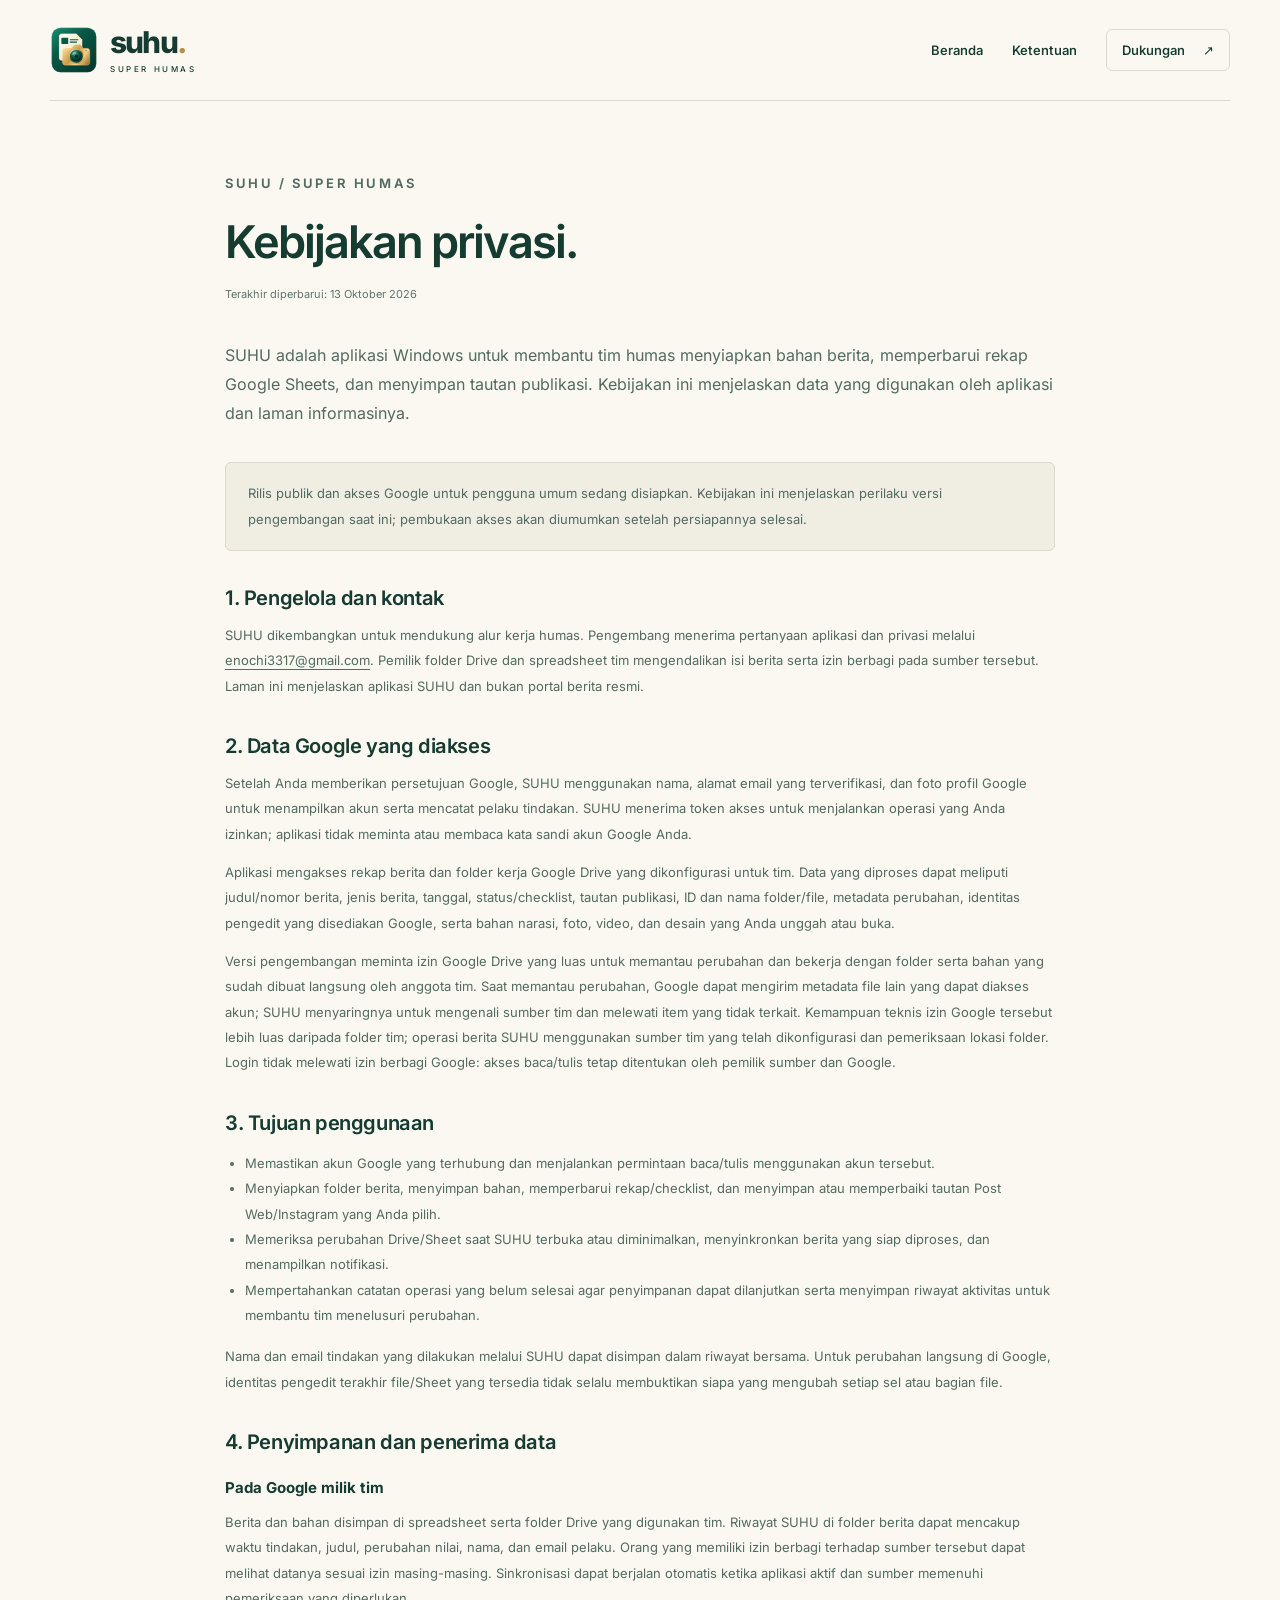
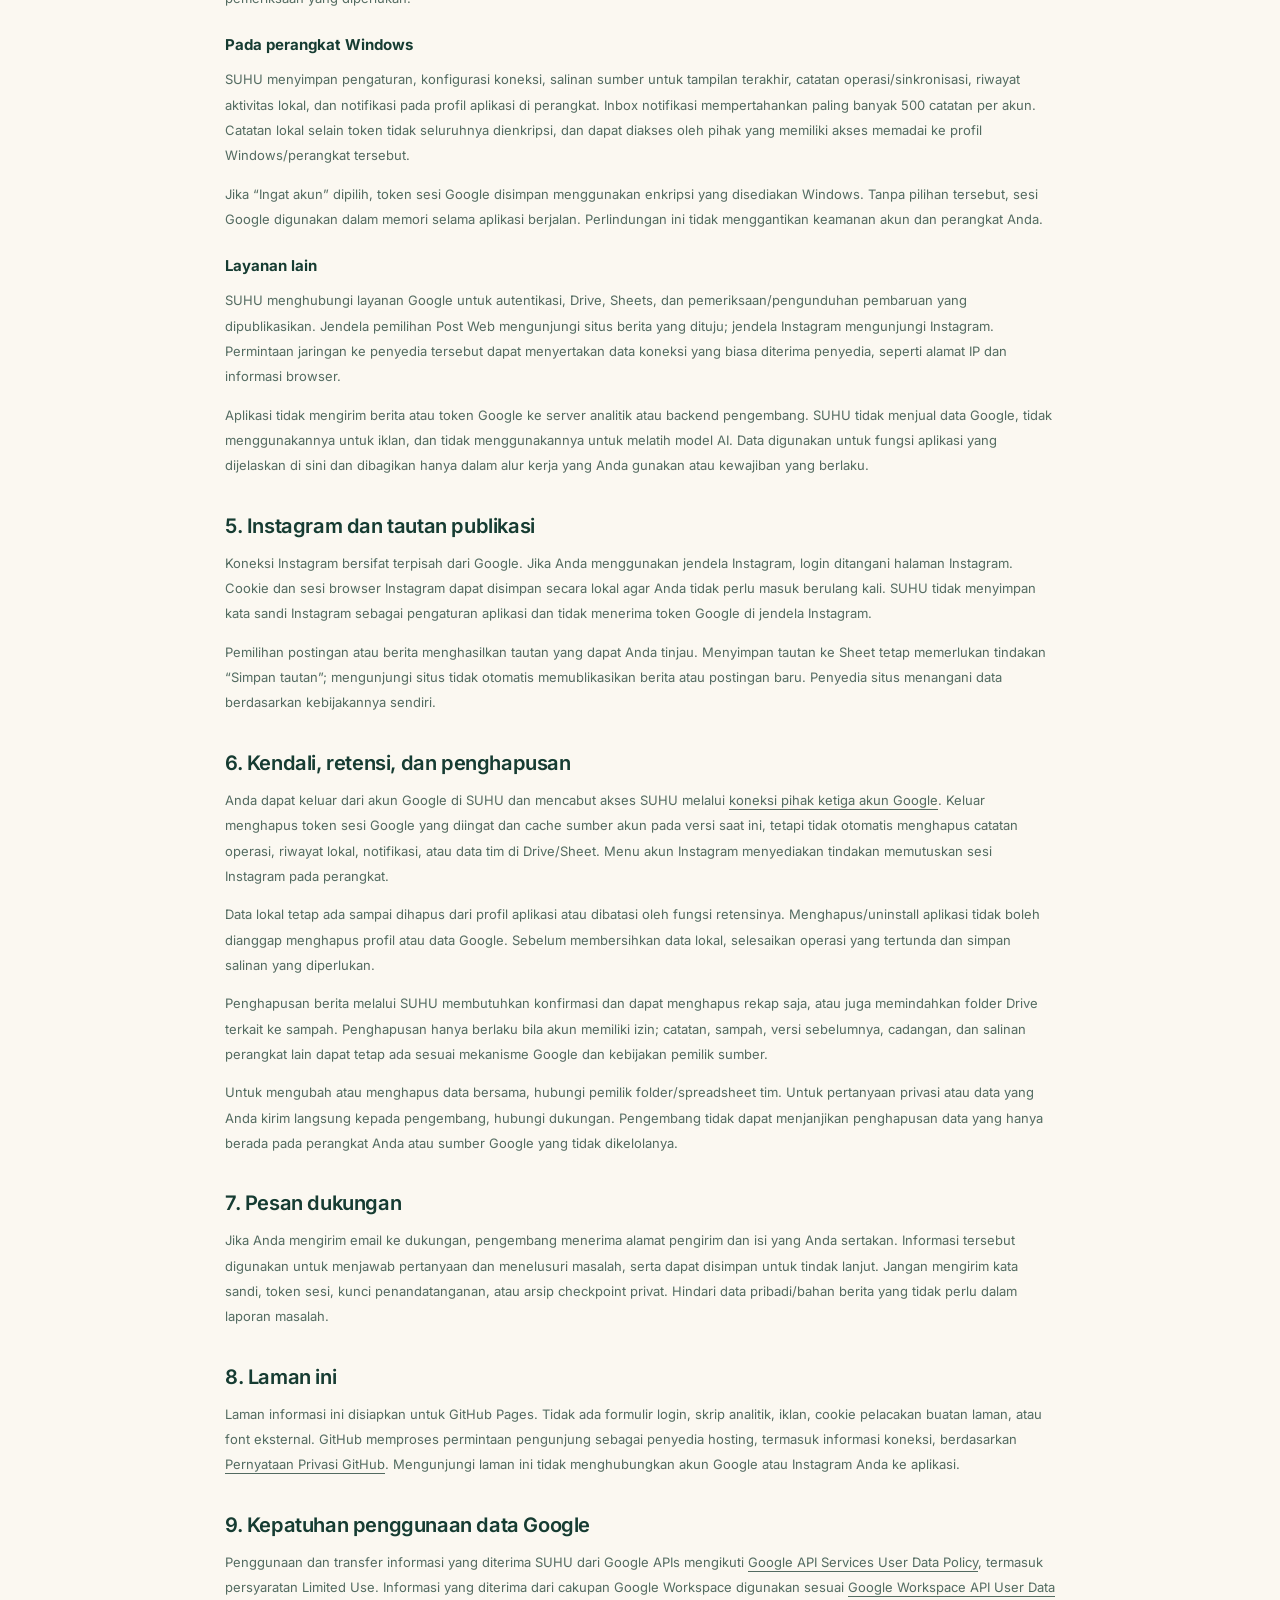
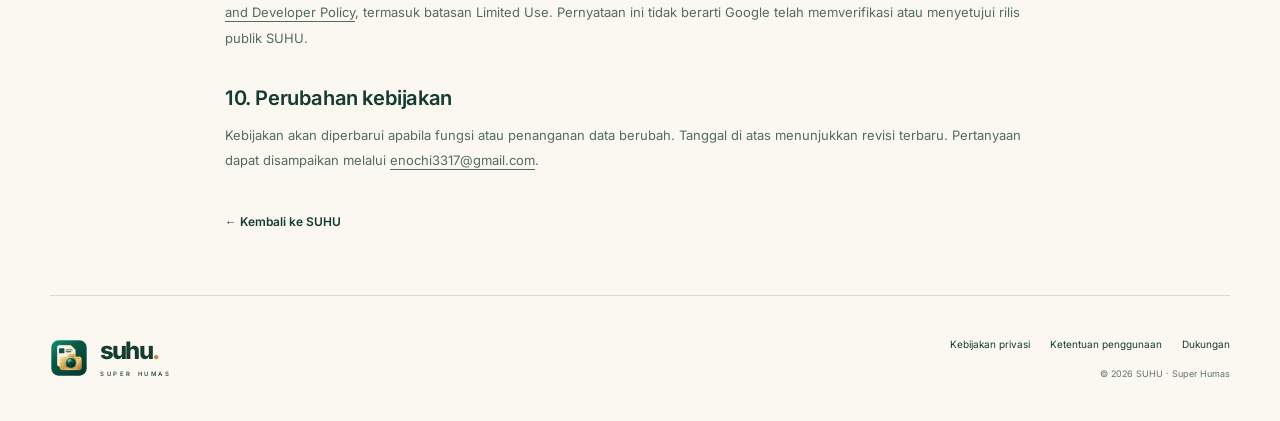
==== suhu/privacy.html @ 871c23ac "Add SUHU homepage and public privacy information" ====
<!doctype html><html lang="id"><head><meta charset="utf-8"><meta name="viewport" content="width=device-width, initial-scale=1"><meta name="description" content="Cara SUHU mengakses, menggunakan, menyimpan, dan membagikan data Google serta data lokal perangkat."><meta name="theme-color" content="#0b3028"><title>Kebijakan Privasi · SUHU</title><link rel="icon" href="assets/suhu.svg" type="image/svg+xml"><link rel="stylesheet" href="styles.css"></head>
<body><a class="skip" href="#main">Lewati ke isi utama</a><header class="site-header wrap"><a class="brand" href="./" aria-label="SUHU, halaman utama"><img src="assets/suhu.svg" width="48" height="48" alt=""><span>suhu<span class="gold">.</span><small>SUPER HUMAS</small></span></a><nav aria-label="Menu utama"><a href="./">Beranda</a><a href="terms.html">Ketentuan</a><a class="nav-contact" href="mailto:enochi3317@gmail.com">Dukungan <span aria-hidden="true">↗</span></a></nav></header>
<main class="policy-main" id="main"><p class="eyebrow">SUHU / SUPER HUMAS</p><h1>Kebijakan privasi.</h1><p class="policy-date">Terakhir diperbarui: 13 Oktober 2026</p><p class="policy-intro">SUHU adalah aplikasi Windows untuk membantu tim humas menyiapkan bahan berita, memperbarui rekap Google Sheets, dan menyimpan tautan publikasi. Kebijakan ini menjelaskan data yang digunakan oleh aplikasi dan laman informasinya.</p><div class="notice-box"><p>Rilis publik dan akses Google untuk pengguna umum sedang disiapkan. Kebijakan ini menjelaskan perilaku versi pengembangan saat ini; pembukaan akses akan diumumkan setelah persiapannya selesai.</p></div>
<h2>1. Pengelola dan kontak</h2><p>SUHU dikembangkan untuk mendukung alur kerja humas. Pengembang menerima pertanyaan aplikasi dan privasi melalui <a href="mailto:enochi3317@gmail.com">enochi3317@gmail.com</a>. Pemilik folder Drive dan spreadsheet tim mengendalikan isi berita serta izin berbagi pada sumber tersebut. Laman ini menjelaskan aplikasi SUHU dan bukan portal berita resmi.</p>
<h2>2. Data Google yang diakses</h2><p>Setelah Anda memberikan persetujuan Google, SUHU menggunakan nama, alamat email yang terverifikasi, dan foto profil Google untuk menampilkan akun serta mencatat pelaku tindakan. SUHU menerima token akses untuk menjalankan operasi yang Anda izinkan; aplikasi tidak meminta atau membaca kata sandi akun Google Anda.</p><p>Aplikasi mengakses rekap berita dan folder kerja Google Drive yang dikonfigurasi untuk tim. Data yang diproses dapat meliputi judul/nomor berita, jenis berita, tanggal, status/checklist, tautan publikasi, ID dan nama folder/file, metadata perubahan, identitas pengedit yang disediakan Google, serta bahan narasi, foto, video, dan desain yang Anda unggah atau buka.</p><p>Versi pengembangan meminta izin Google Drive yang luas untuk memantau perubahan dan bekerja dengan folder serta bahan yang sudah dibuat langsung oleh anggota tim. Saat memantau perubahan, Google dapat mengirim metadata file lain yang dapat diakses akun; SUHU menyaringnya untuk mengenali sumber tim dan melewati item yang tidak terkait. Kemampuan teknis izin Google tersebut lebih luas daripada folder tim; operasi berita SUHU menggunakan sumber tim yang telah dikonfigurasi dan pemeriksaan lokasi folder. Login tidak melewati izin berbagi Google: akses baca/tulis tetap ditentukan oleh pemilik sumber dan Google.</p>
<h2>3. Tujuan penggunaan</h2><ul><li>Memastikan akun Google yang terhubung dan menjalankan permintaan baca/tulis menggunakan akun tersebut.</li><li>Menyiapkan folder berita, menyimpan bahan, memperbarui rekap/checklist, dan menyimpan atau memperbaiki tautan Post Web/Instagram yang Anda pilih.</li><li>Memeriksa perubahan Drive/Sheet saat SUHU terbuka atau diminimalkan, menyinkronkan berita yang siap diproses, dan menampilkan notifikasi.</li><li>Mempertahankan catatan operasi yang belum selesai agar penyimpanan dapat dilanjutkan serta menyimpan riwayat aktivitas untuk membantu tim menelusuri perubahan.</li></ul><p>Nama dan email tindakan yang dilakukan melalui SUHU dapat disimpan dalam riwayat bersama. Untuk perubahan langsung di Google, identitas pengedit terakhir file/Sheet yang tersedia tidak selalu membuktikan siapa yang mengubah setiap sel atau bagian file.</p>
<h2>4. Penyimpanan dan penerima data</h2><h3>Pada Google milik tim</h3><p>Berita dan bahan disimpan di spreadsheet serta folder Drive yang digunakan tim. Riwayat SUHU di folder berita dapat mencakup waktu tindakan, judul, perubahan nilai, nama, dan email pelaku. Orang yang memiliki izin berbagi terhadap sumber tersebut dapat melihat datanya sesuai izin masing-masing. Sinkronisasi dapat berjalan otomatis ketika aplikasi aktif dan sumber memenuhi pemeriksaan yang diperlukan.</p><h3>Pada perangkat Windows</h3><p>SUHU menyimpan pengaturan, konfigurasi koneksi, salinan sumber untuk tampilan terakhir, catatan operasi/sinkronisasi, riwayat aktivitas lokal, dan notifikasi pada profil aplikasi di perangkat. Inbox notifikasi mempertahankan paling banyak 500 catatan per akun. Catatan lokal selain token tidak seluruhnya dienkripsi, dan dapat diakses oleh pihak yang memiliki akses memadai ke profil Windows/perangkat tersebut.</p><p>Jika “Ingat akun” dipilih, token sesi Google disimpan menggunakan enkripsi yang disediakan Windows. Tanpa pilihan tersebut, sesi Google digunakan dalam memori selama aplikasi berjalan. Perlindungan ini tidak menggantikan keamanan akun dan perangkat Anda.</p><h3>Layanan lain</h3><p>SUHU menghubungi layanan Google untuk autentikasi, Drive, Sheets, dan pemeriksaan/pengunduhan pembaruan yang dipublikasikan. Jendela pemilihan Post Web mengunjungi situs berita yang dituju; jendela Instagram mengunjungi Instagram. Permintaan jaringan ke penyedia tersebut dapat menyertakan data koneksi yang biasa diterima penyedia, seperti alamat IP dan informasi browser.</p><p>Aplikasi tidak mengirim berita atau token Google ke server analitik atau backend pengembang. SUHU tidak menjual data Google, tidak menggunakannya untuk iklan, dan tidak menggunakannya untuk melatih model AI. Data digunakan untuk fungsi aplikasi yang dijelaskan di sini dan dibagikan hanya dalam alur kerja yang Anda gunakan atau kewajiban yang berlaku.</p>
<h2>5. Instagram dan tautan publikasi</h2><p>Koneksi Instagram bersifat terpisah dari Google. Jika Anda menggunakan jendela Instagram, login ditangani halaman Instagram. Cookie dan sesi browser Instagram dapat disimpan secara lokal agar Anda tidak perlu masuk berulang kali. SUHU tidak menyimpan kata sandi Instagram sebagai pengaturan aplikasi dan tidak menerima token Google di jendela Instagram.</p><p>Pemilihan postingan atau berita menghasilkan tautan yang dapat Anda tinjau. Menyimpan tautan ke Sheet tetap memerlukan tindakan “Simpan tautan”; mengunjungi situs tidak otomatis memublikasikan berita atau postingan baru. Penyedia situs menangani data berdasarkan kebijakannya sendiri.</p>
<h2>6. Kendali, retensi, dan penghapusan</h2><p>Anda dapat keluar dari akun Google di SUHU dan mencabut akses SUHU melalui <a href="https://myaccount.google.com/connections">koneksi pihak ketiga akun Google</a>. Keluar menghapus token sesi Google yang diingat dan cache sumber akun pada versi saat ini, tetapi tidak otomatis menghapus catatan operasi, riwayat lokal, notifikasi, atau data tim di Drive/Sheet. Menu akun Instagram menyediakan tindakan memutuskan sesi Instagram pada perangkat.</p><p>Data lokal tetap ada sampai dihapus dari profil aplikasi atau dibatasi oleh fungsi retensinya. Menghapus/uninstall aplikasi tidak boleh dianggap menghapus profil atau data Google. Sebelum membersihkan data lokal, selesaikan operasi yang tertunda dan simpan salinan yang diperlukan.</p><p>Penghapusan berita melalui SUHU membutuhkan konfirmasi dan dapat menghapus rekap saja, atau juga memindahkan folder Drive terkait ke sampah. Penghapusan hanya berlaku bila akun memiliki izin; catatan, sampah, versi sebelumnya, cadangan, dan salinan perangkat lain dapat tetap ada sesuai mekanisme Google dan kebijakan pemilik sumber.</p><p>Untuk mengubah atau menghapus data bersama, hubungi pemilik folder/spreadsheet tim. Untuk pertanyaan privasi atau data yang Anda kirim langsung kepada pengembang, hubungi dukungan. Pengembang tidak dapat menjanjikan penghapusan data yang hanya berada pada perangkat Anda atau sumber Google yang tidak dikelolanya.</p>
<h2>7. Pesan dukungan</h2><p>Jika Anda mengirim email ke dukungan, pengembang menerima alamat pengirim dan isi yang Anda sertakan. Informasi tersebut digunakan untuk menjawab pertanyaan dan menelusuri masalah, serta dapat disimpan untuk tindak lanjut. Jangan mengirim kata sandi, token sesi, kunci penandatanganan, atau arsip checkpoint privat. Hindari data pribadi/bahan berita yang tidak perlu dalam laporan masalah.</p>
<h2>8. Laman ini</h2><p>Laman informasi ini disiapkan untuk GitHub Pages. Tidak ada formulir login, skrip analitik, iklan, cookie pelacakan buatan laman, atau font eksternal. GitHub memproses permintaan pengunjung sebagai penyedia hosting, termasuk informasi koneksi, berdasarkan <a href="https://docs.github.com/en/site-policy/privacy-policies/github-general-privacy-statement">Pernyataan Privasi GitHub</a>. Mengunjungi laman ini tidak menghubungkan akun Google atau Instagram Anda ke aplikasi.</p>
<h2>9. Kepatuhan penggunaan data Google</h2><p>Penggunaan dan transfer informasi yang diterima SUHU dari Google APIs mengikuti <a href="https://developers.google.com/terms/api-services-user-data-policy">Google API Services User Data Policy</a>, termasuk persyaratan Limited Use. Informasi yang diterima dari cakupan Google Workspace digunakan sesuai <a href="https://developers.google.com/workspace/workspace-api-user-data-developer-policy">Google Workspace API User Data and Developer Policy</a>, termasuk batasan Limited Use. Pernyataan ini tidak berarti Google telah memverifikasi atau menyetujui rilis publik SUHU.</p>
<h2>10. Perubahan kebijakan</h2><p>Kebijakan akan diperbarui apabila fungsi atau penanganan data berubah. Tanggal di atas menunjukkan revisi terbaru. Pertanyaan dapat disampaikan melalui <a href="mailto:enochi3317@gmail.com">enochi3317@gmail.com</a>.</p><a class="text-link" href="./">← Kembali ke SUHU</a></main>
<footer class="site-footer policy-footer wrap"><a class="brand" href="./"><img src="assets/suhu.svg" width="38" height="38" alt=""><span>suhu<span class="gold">.</span><small>SUPER HUMAS</small></span></a><div><a href="privacy.html">Kebijakan privasi</a><a href="terms.html">Ketentuan penggunaan</a><a href="mailto:enochi3317@gmail.com">Dukungan</a><small>© 2026 SUHU · Super Humas</small></div></footer></body></html>
---- suhu/styles.css ----
@font-face{font-family:Inter;src:url('assets/inter-latin.woff2') format('woff2');font-display:swap;font-weight:100 900}
:root{--paper:#fbf8f1;--ink:#163c32;--muted:#5e756c;--green:#124f3f;--deep:#0b3028;--gold:#d5ad62;--line:#ddd9cc;--soft:#f0ede3;font-family:Inter,'Segoe UI',sans-serif;color:var(--ink);background:var(--paper);font-synthesis:none}
*{box-sizing:border-box}html{scroll-behavior:smooth;scroll-padding-top:30px}body{margin:0}a{color:inherit;text-underline-offset:4px}button,a{-webkit-tap-highlight-color:transparent}a:focus-visible{outline:3px solid #b88a30;outline-offset:5px}img{max-width:100%;display:block}.wrap{width:min(1180px,calc(100% - 64px));margin-inline:auto}.skip{position:absolute;top:-100px;left:16px;background:var(--deep);color:white;padding:15px;z-index:5}.skip:focus{top:12px}.site-header{display:flex;align-items:center;justify-content:space-between;padding-block:26px;border-bottom:1px solid var(--line);gap:28px}.brand{text-decoration:none;display:inline-flex;align-items:center;gap:12px;flex-shrink:0}.brand>span{font-weight:780;font-size:30px;letter-spacing:-1.8px;line-height:1}.brand small{display:block;font-size:8px;letter-spacing:2.6px;font-weight:500;margin-top:8px}.gold{color:#b88d43}.site-header nav{display:flex;align-items:center;gap:29px;font-size:13px;font-weight:560}.site-header nav a{text-decoration:none}.site-header nav a:hover,.text-link:hover{color:#9b702e}.nav-contact{border:1px solid var(--line);border-radius:6px;padding:12px 15px}.nav-contact span{margin-left:15px}.hero{display:grid;grid-template-columns:1fr 1.08fr;gap:48px;align-items:center;padding-block:82px 67px}.eyebrow{font-size:10px;font-weight:650;letter-spacing:2.6px;line-height:1.5;margin:0 0 22px}.tiny-line{display:inline-block;width:30px;height:2px;background:var(--gold);vertical-align:middle;margin-right:9px}h1{font-size:clamp(52px,5.3vw,72px);font-weight:620;letter-spacing:-4px;line-height:1.07;margin:0 0 24px}h1 em{font-family:Georgia,serif;font-weight:400;color:#af803a;letter-spacing:-2px}.hero-intro{font-size:15px;line-height:1.9;color:var(--muted);margin:0 0 28px}.actions{display:flex;gap:23px;align-items:center;flex-wrap:wrap}.button{display:inline-flex;align-items:center;justify-content:center;gap:22px;background:var(--green);color:#fffdf4;font-size:13px;line-height:1.5;font-weight:600;border:1px solid var(--green);border-radius:6px;padding:15px 20px;text-decoration:none}.button:hover{background:#083b2e}.text-link{font-weight:600;font-size:12px;text-decoration:none}.text-link span{margin-left:13px}.hero-tags{display:flex;gap:18px;margin-top:27px;font-size:10px;color:var(--muted);letter-spacing:.2px}.hero-tags span+span:before{content:'·';margin-right:18px;color:#9caa9c}.workspace-preview{margin:0;background:var(--deep);border-radius:13px;overflow:hidden;color:#f4edda;border:1px solid #3b6756;box-shadow:0 28px 55px -35px #153f3280;transform:rotate(-1.5deg)}.preview-bar{padding:15px 19px;display:flex;justify-content:space-between;align-items:center;background:#092920;border-bottom:1px solid #295548;font-size:8px;letter-spacing:1.7px;color:#b4c9bc}.preview-bar>div{display:flex;gap:5px}.preview-bar i{width:5px;height:5px;border-radius:50%;background:#64826d}.preview-bar i:first-child{background:var(--gold)}.preview-heading{padding:27px 27px 23px}.preview-heading .eyebrow{font-size:8px;letter-spacing:2px;color:#b8cdbf;margin-bottom:12px}.preview-heading h2{font-size:23px;line-height:1.3;letter-spacing:-.9px;font-weight:540;margin:0 0 20px}.preview-month{display:inline-flex;gap:18px;align-items:center;border:1px solid #385a49;background:#173d31;border-radius:4px;padding:8px 10px;font-size:8px;letter-spacing:1px;color:#cadacb}.preview-month b{font-weight:400;color:var(--gold)}.preview-table{padding-inline:26px}.preview-labels{display:grid;grid-template-columns:1fr 88px;font-size:8px;letter-spacing:1.3px;color:#c7d6c5;border-bottom:1px solid #49634d;padding-bottom:11px}.preview-labels span:last-child{text-align:right}.preview-row{display:grid;grid-template-columns:1fr 88px;align-items:center;border-bottom:1px solid #305446;padding-block:18px;gap:10px}.preview-row strong{display:block;font-size:11px;font-weight:500;line-height:1.6;margin-top:8px;color:#efe9d7}.category{display:inline-block;font-size:7px;letter-spacing:.6px;font-weight:700;padding:4px 6px;border-radius:4px}.general{background:#3979c0;color:#fff}.education{background:#ebb072;color:#352a19}.religion{background:#21775b;color:#fff}.material-ready{color:var(--gold);font-size:13px;letter-spacing:5px;text-align:right;white-space:nowrap}.material-ready i{font-style:normal;color:#547763}.preview-materials{display:flex;justify-content:center;gap:23px;padding:19px 16px 15px;font-size:8px;color:#cbdbcd}.preview-materials b{color:var(--gold);font-size:13px;margin-right:4px}.workspace-preview figcaption{text-align:center;font-size:8px;letter-spacing:.7px;color:#97b3a4;border-top:1px solid #274a3b;padding:12px}.release-note{display:flex;align-items:center;gap:16px;background:var(--soft);padding:19px 22px;border:1px solid var(--line);border-radius:7px}.release-dot{width:8px;height:8px;border-radius:50%;background:#b08a45;flex-shrink:0}.release-note strong{font-size:12px;font-weight:650}.release-note p{font-size:11px;color:var(--muted);line-height:1.8;margin:4px 0 0;max-width:790px}.release-note>a{margin-left:auto;flex-shrink:0;font-size:10px;font-weight:600;text-decoration:none}.release-note>a span{margin-left:9px}.section{padding-block:84px}.section-heading h2,.privacy-section h2{font-size:clamp(28px,3.1vw,40px);font-weight:570;letter-spacing:-1.6px;line-height:1.2;margin:0 0 20px}.section-heading>p:last-child:not(.eyebrow){color:var(--muted);font-size:14px;line-height:1.8;max-width:520px}.workflow{display:grid;grid-template-columns:.9fr 1.1fr;gap:30px 62px}.workflow-paths article+article{border-top:1px solid var(--line);margin-top:28px;padding-top:28px}.path-label{font-size:9px;font-weight:600;letter-spacing:1.6px;color:#876c3f}.workflow h3{font-size:17px;font-weight:620;letter-spacing:-.4px;margin:11px 0}.workflow article p{font-size:12px;line-height:1.9;color:var(--muted);margin:0 0 18px}.path{list-style:none;margin:0;padding:0;display:flex;gap:0;align-items:center;font-size:10px;font-weight:600;flex-wrap:wrap;row-gap:10px}.path li{display:flex;align-items:center}.path li:not(:last-child):after{content:'→';font-weight:400;margin:0 17px;color:#a38855}.workflow-footnote{grid-column:1/-1;margin:0;border-top:1px solid var(--line);padding-top:19px;font-size:10px;line-height:1.8;color:var(--muted)}.features-section{background:var(--deep);color:#f5eedc}.features-section .eyebrow{color:#cdb789}.features-section h2{max-width:710px}.feature-grid{display:grid;grid-template-columns:repeat(4,1fr);gap:29px;margin-top:48px}.feature-grid article{padding-top:19px;border-top:1px solid #45614f}.feature-number{font-size:11px;color:var(--gold)}.feature-grid h3{font-size:15px;font-weight:570;line-height:1.6;margin:17px 0 11px}.feature-grid p{font-size:12px;line-height:1.9;color:#b9cebf;margin:0}.privacy-section{display:grid;grid-template-columns:1fr 1fr;gap:70px}.privacy-copy p{font-size:13px;color:var(--muted);line-height:1.95;margin:0 0 18px}.privacy-copy .text-link{display:inline-block;margin-top:6px}.contact-section{display:flex;align-items:center;justify-content:space-between;gap:30px;background:#e9e5d8;border:1px solid #d6d0bc;border-radius:9px;padding:33px 39px}.contact-section .eyebrow{font-size:8px;margin-bottom:10px}.contact-section h2{font-weight:580;font-size:25px;letter-spacing:-1px;margin:0 0 9px}.contact-section p:not(.eyebrow){font-size:12px;color:var(--muted);margin:0}.site-footer{display:flex;justify-content:space-between;gap:30px;padding-block:39px;margin-top:50px;border-top:1px solid var(--line)}.site-footer .brand>span{font-size:24px}.site-footer .brand small{font-size:6px}.site-footer>div{text-align:right;font-size:10px;line-height:1.8}.site-footer>div a{margin-left:20px;text-decoration:none}.site-footer>div small{display:block;color:var(--muted);font-size:9px;margin-top:13px;max-width:500px}.policy-main{width:min(830px,calc(100% - 64px));margin:70px auto 0}.policy-main h1{font-size:45px;letter-spacing:-2px;margin-bottom:18px}.policy-main .policy-date{font-size:11px;color:var(--muted);margin-bottom:35px}.policy-main .policy-intro{font-size:16px;line-height:1.8;margin-bottom:35px}.policy-main h2{font-size:20px;font-weight:620;letter-spacing:-.4px;margin:35px 0 13px}.policy-main h3{font-size:15px;margin:24px 0 10px}.policy-main p,.policy-main li{font-size:13px;line-height:1.95;color:#536b61}.policy-main ul{padding-left:20px}.policy-main .notice-box{background:var(--soft);border:1px solid var(--line);border-radius:6px;padding:18px 22px;margin-block:25px}.policy-main .notice-box p{margin:0}.policy-main .text-link{display:inline-block;margin-top:27px}.policy-main a{overflow-wrap:anywhere}.policy-footer{margin-top:65px}section[id]{scroll-margin-top:25px}
@media(max-width:980px){.hero{gap:30px;grid-template-columns:1fr 1fr;padding-block:65px 55px}.hero-intro{font-size:13px}.hero-intro br{display:none}.actions{gap:18px}.workspace-preview{transform:none}.preview-heading{padding:22px}.preview-table{padding-inline:22px}.preview-materials{gap:15px}.release-note>a{display:none}.workflow{gap:32px}.feature-grid{grid-template-columns:repeat(2,1fr);gap:35px}.privacy-section{gap:35px}}
@media(max-width:700px){.wrap{width:calc(100% - 40px)}.site-header{padding-block:20px;gap:16px;flex-wrap:wrap}.site-header .brand>span{font-size:27px}.brand img{width:43px;height:43px}.site-header nav{gap:20px;font-size:11px;justify-content:space-between;width:100%;border-top:1px solid var(--line);padding-top:15px}.nav-contact{border:0;padding:0}.nav-contact span{margin-left:5px}.hero{grid-template-columns:1fr;padding-block:45px 35px;gap:40px}.hero-copy .eyebrow{font-size:9px;letter-spacing:2px;margin-bottom:22px}h1{font-size:56px;letter-spacing:-3px}.hero-intro{font-size:14px;max-width:450px;margin-bottom:23px}.hero-tags{margin-top:22px}.workspace-preview{max-width:520px;width:100%;margin:auto}.preview-heading h2{font-size:24px}.preview-row strong{font-size:12px}.preview-month{font-size:9px}.preview-row{padding-block:17px}.preview-materials{font-size:9px;padding-block:20px}.release-note{align-items:flex-start;padding:17px 18px;gap:12px}.release-dot{margin-top:5px}.release-note p{font-size:11px}.section{padding-block:55px}.workflow{grid-template-columns:1fr;gap:28px}.workflow .section-heading>p:last-child{margin-bottom:0}.workflow-footnote{font-size:10px}.workflow h3{font-size:18px}.workflow article p{font-size:13px}.path{font-size:11px}.feature-grid{margin-top:34px;gap:28px 23px}.feature-grid h3{font-size:14px}.feature-grid p{font-size:12px}.privacy-section{grid-template-columns:1fr;gap:12px}.privacy-copy p{font-size:13px}.contact-section{display:block;padding:27px 24px}.contact-section h2{font-size:23px;line-height:1.3}.contact-section p:not(.eyebrow){line-height:1.8}.contact-section .button{margin-top:22px;max-width:100%;font-size:12px;padding:13px 16px}.site-footer{display:block;padding-block:27px;margin-top:40px}.site-footer .brand{margin-bottom:22px}.site-footer>div{text-align:left}.site-footer>div a{margin:0 17px 0 0;display:inline-block}.site-footer>div small{max-width:450px}.policy-main{width:calc(100% - 40px);margin-top:40px}.policy-main h1{font-size:34px;letter-spacing:-1.5px;line-height:1.2}.policy-main .policy-intro{font-size:14px}.policy-main h2{font-size:18px}.policy-main .notice-box{padding:16px}.policy-footer{margin-top:45px}}
@media(max-width:390px){h1{font-size:49px}.hero .actions{gap:17px}.feature-grid{grid-template-columns:1fr}.preview-heading h2{font-size:22px}.preview-row{grid-template-columns:1fr 74px}.preview-labels{grid-template-columns:1fr 74px}.material-ready{font-size:12px;letter-spacing:4px}.preview-materials{gap:12px}.site-header nav{gap:13px;font-size:10px}}
@media(prefers-reduced-motion:reduce){html{scroll-behavior:auto}}
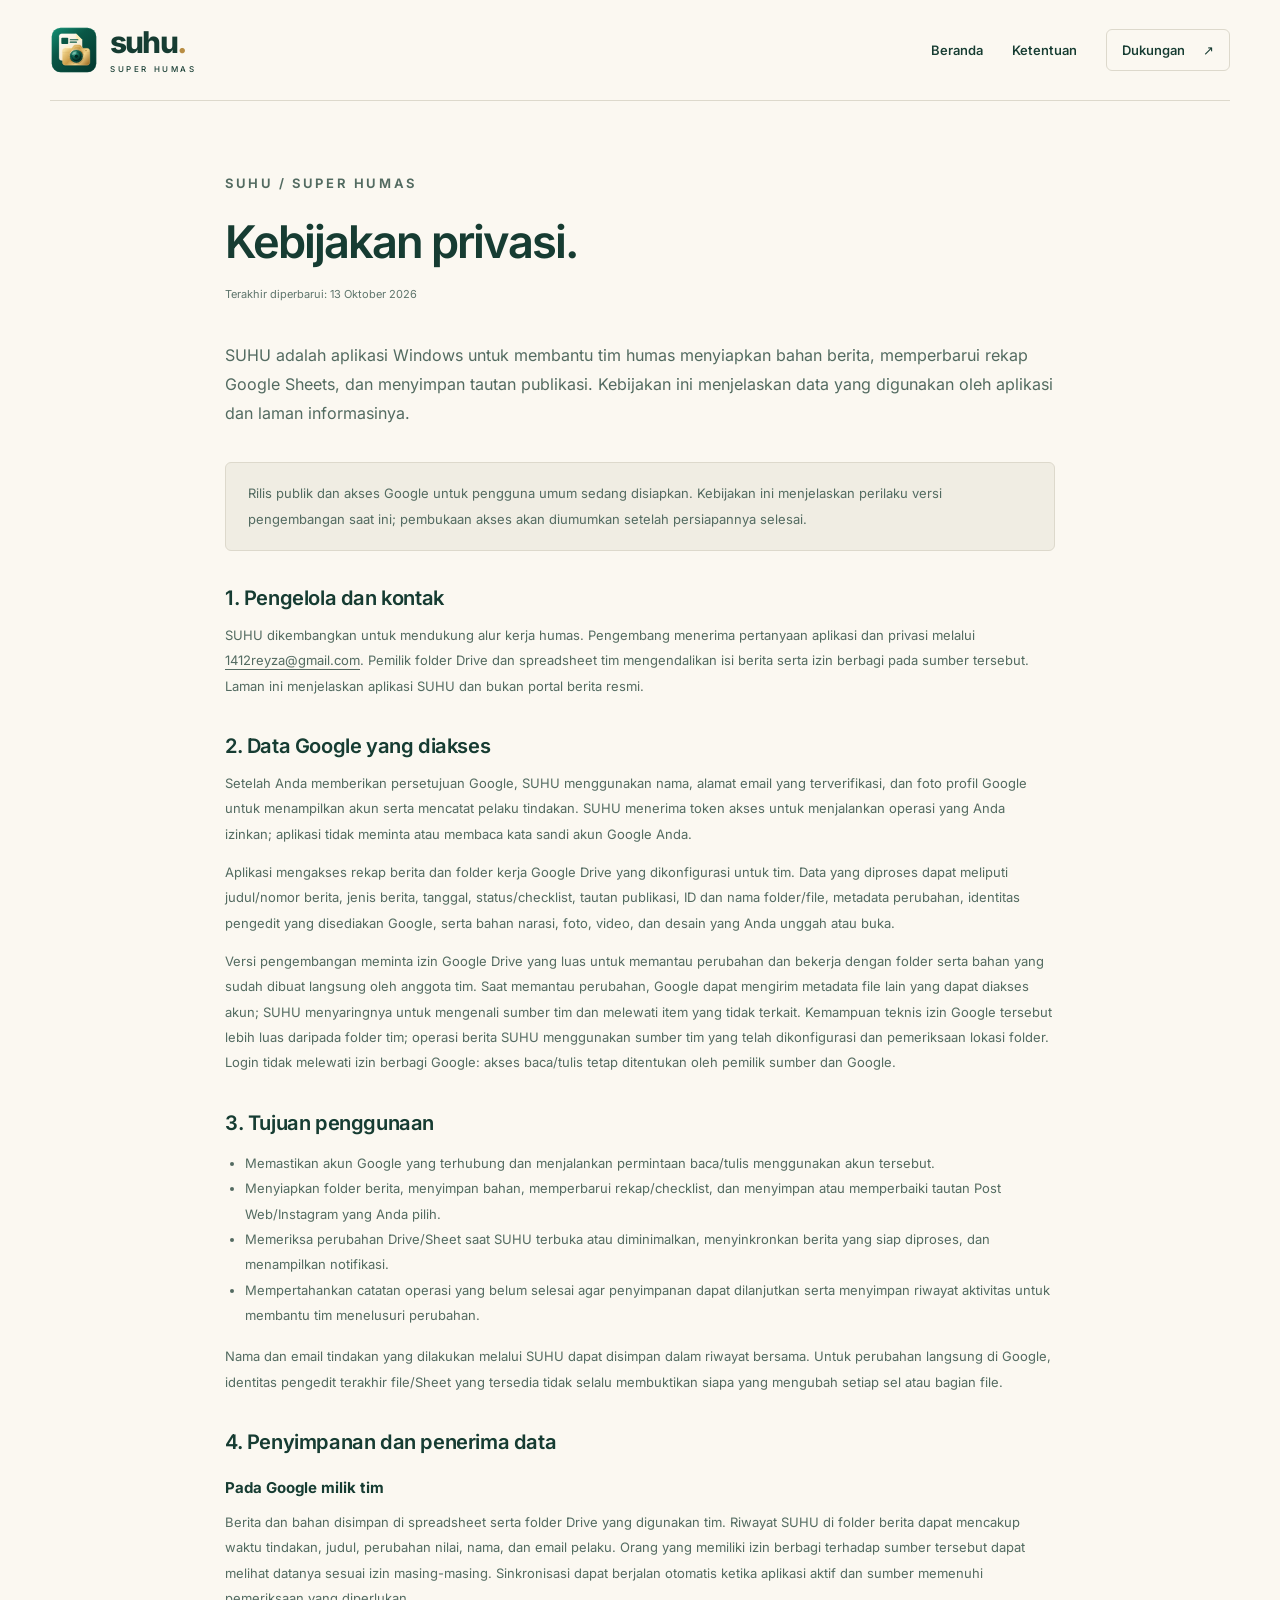
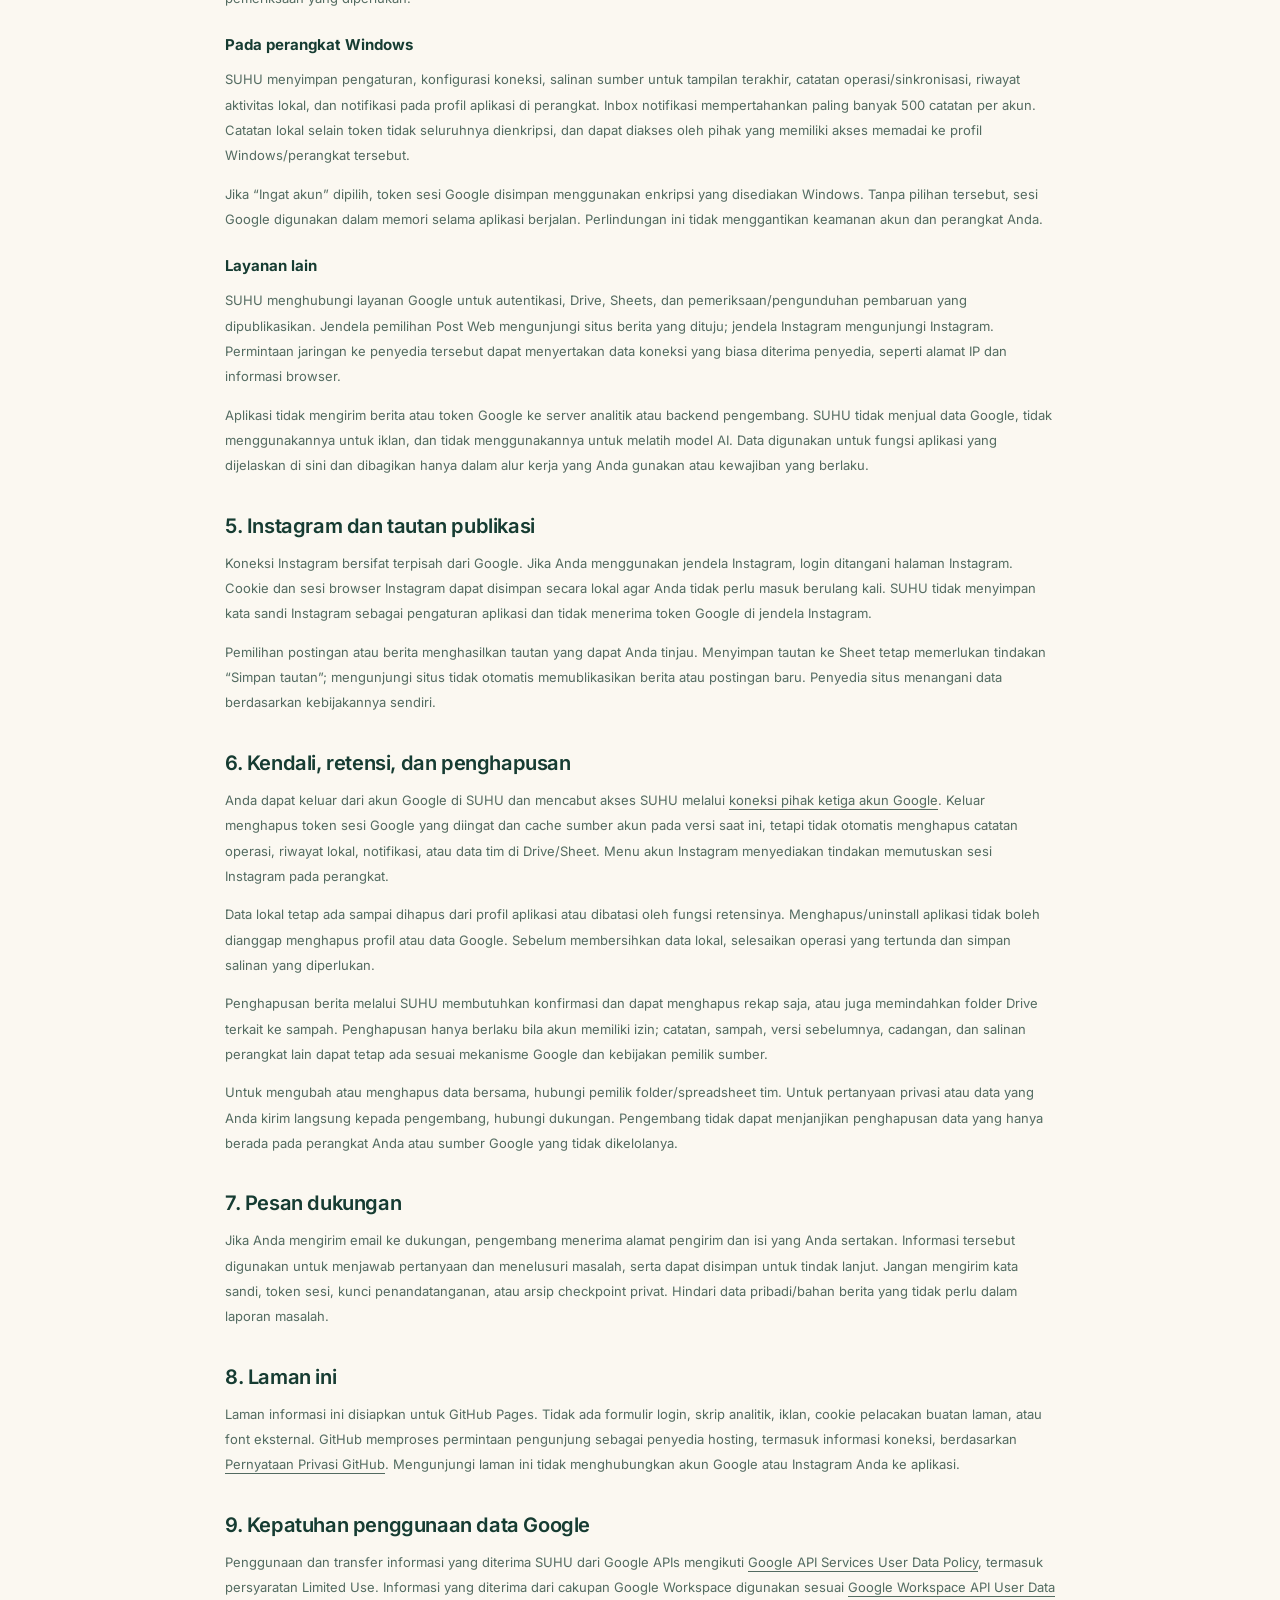
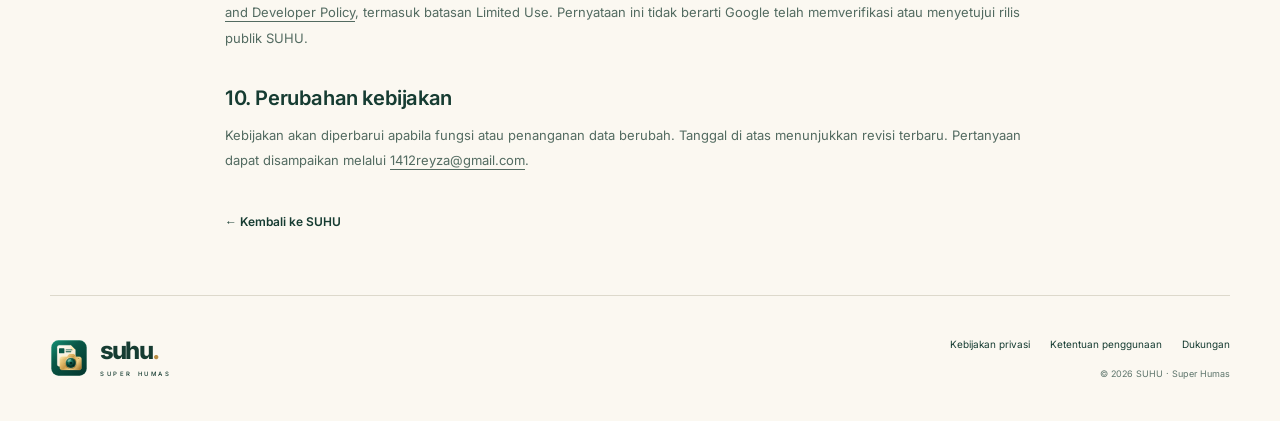
==== commit 9a4457fc: "Use the confirmed SUHU support contact" ====
--- a/suhu/privacy.html
+++ b/suhu/privacy.html
@@ -1,7 +1,7 @@
 <!doctype html><html lang="id"><head><meta charset="utf-8"><meta name="viewport" content="width=device-width, initial-scale=1"><meta name="description" content="Cara SUHU mengakses, menggunakan, menyimpan, dan membagikan data Google serta data lokal perangkat."><meta name="theme-color" content="#0b3028"><title>Kebijakan Privasi · SUHU</title><link rel="icon" href="assets/suhu.svg" type="image/svg+xml"><link rel="stylesheet" href="styles.css"></head>
-<body><a class="skip" href="#main">Lewati ke isi utama</a><header class="site-header wrap"><a class="brand" href="./" aria-label="SUHU, halaman utama"><img src="assets/suhu.svg" width="48" height="48" alt=""><span>suhu<span class="gold">.</span><small>SUPER HUMAS</small></span></a><nav aria-label="Menu utama"><a href="./">Beranda</a><a href="terms.html">Ketentuan</a><a class="nav-contact" href="mailto:enochi3317@gmail.com">Dukungan <span aria-hidden="true">↗</span></a></nav></header>
+<body><a class="skip" href="#main">Lewati ke isi utama</a><header class="site-header wrap"><a class="brand" href="./" aria-label="SUHU, halaman utama"><img src="assets/suhu.svg" width="48" height="48" alt=""><span>suhu<span class="gold">.</span><small>SUPER HUMAS</small></span></a><nav aria-label="Menu utama"><a href="./">Beranda</a><a href="terms.html">Ketentuan</a><a class="nav-contact" href="mailto:1412reyza@gmail.com">Dukungan <span aria-hidden="true">↗</span></a></nav></header>
 <main class="policy-main" id="main"><p class="eyebrow">SUHU / SUPER HUMAS</p><h1>Kebijakan privasi.</h1><p class="policy-date">Terakhir diperbarui: 13 Oktober 2026</p><p class="policy-intro">SUHU adalah aplikasi Windows untuk membantu tim humas menyiapkan bahan berita, memperbarui rekap Google Sheets, dan menyimpan tautan publikasi. Kebijakan ini menjelaskan data yang digunakan oleh aplikasi dan laman informasinya.</p><div class="notice-box"><p>Rilis publik dan akses Google untuk pengguna umum sedang disiapkan. Kebijakan ini menjelaskan perilaku versi pengembangan saat ini; pembukaan akses akan diumumkan setelah persiapannya selesai.</p></div>
-<h2>1. Pengelola dan kontak</h2><p>SUHU dikembangkan untuk mendukung alur kerja humas. Pengembang menerima pertanyaan aplikasi dan privasi melalui <a href="mailto:enochi3317@gmail.com">enochi3317@gmail.com</a>. Pemilik folder Drive dan spreadsheet tim mengendalikan isi berita serta izin berbagi pada sumber tersebut. Laman ini menjelaskan aplikasi SUHU dan bukan portal berita resmi.</p>
+<h2>1. Pengelola dan kontak</h2><p>SUHU dikembangkan untuk mendukung alur kerja humas. Pengembang menerima pertanyaan aplikasi dan privasi melalui <a href="mailto:1412reyza@gmail.com">1412reyza@gmail.com</a>. Pemilik folder Drive dan spreadsheet tim mengendalikan isi berita serta izin berbagi pada sumber tersebut. Laman ini menjelaskan aplikasi SUHU dan bukan portal berita resmi.</p>
 <h2>2. Data Google yang diakses</h2><p>Setelah Anda memberikan persetujuan Google, SUHU menggunakan nama, alamat email yang terverifikasi, dan foto profil Google untuk menampilkan akun serta mencatat pelaku tindakan. SUHU menerima token akses untuk menjalankan operasi yang Anda izinkan; aplikasi tidak meminta atau membaca kata sandi akun Google Anda.</p><p>Aplikasi mengakses rekap berita dan folder kerja Google Drive yang dikonfigurasi untuk tim. Data yang diproses dapat meliputi judul/nomor berita, jenis berita, tanggal, status/checklist, tautan publikasi, ID dan nama folder/file, metadata perubahan, identitas pengedit yang disediakan Google, serta bahan narasi, foto, video, dan desain yang Anda unggah atau buka.</p><p>Versi pengembangan meminta izin Google Drive yang luas untuk memantau perubahan dan bekerja dengan folder serta bahan yang sudah dibuat langsung oleh anggota tim. Saat memantau perubahan, Google dapat mengirim metadata file lain yang dapat diakses akun; SUHU menyaringnya untuk mengenali sumber tim dan melewati item yang tidak terkait. Kemampuan teknis izin Google tersebut lebih luas daripada folder tim; operasi berita SUHU menggunakan sumber tim yang telah dikonfigurasi dan pemeriksaan lokasi folder. Login tidak melewati izin berbagi Google: akses baca/tulis tetap ditentukan oleh pemilik sumber dan Google.</p>
 <h2>3. Tujuan penggunaan</h2><ul><li>Memastikan akun Google yang terhubung dan menjalankan permintaan baca/tulis menggunakan akun tersebut.</li><li>Menyiapkan folder berita, menyimpan bahan, memperbarui rekap/checklist, dan menyimpan atau memperbaiki tautan Post Web/Instagram yang Anda pilih.</li><li>Memeriksa perubahan Drive/Sheet saat SUHU terbuka atau diminimalkan, menyinkronkan berita yang siap diproses, dan menampilkan notifikasi.</li><li>Mempertahankan catatan operasi yang belum selesai agar penyimpanan dapat dilanjutkan serta menyimpan riwayat aktivitas untuk membantu tim menelusuri perubahan.</li></ul><p>Nama dan email tindakan yang dilakukan melalui SUHU dapat disimpan dalam riwayat bersama. Untuk perubahan langsung di Google, identitas pengedit terakhir file/Sheet yang tersedia tidak selalu membuktikan siapa yang mengubah setiap sel atau bagian file.</p>
 <h2>4. Penyimpanan dan penerima data</h2><h3>Pada Google milik tim</h3><p>Berita dan bahan disimpan di spreadsheet serta folder Drive yang digunakan tim. Riwayat SUHU di folder berita dapat mencakup waktu tindakan, judul, perubahan nilai, nama, dan email pelaku. Orang yang memiliki izin berbagi terhadap sumber tersebut dapat melihat datanya sesuai izin masing-masing. Sinkronisasi dapat berjalan otomatis ketika aplikasi aktif dan sumber memenuhi pemeriksaan yang diperlukan.</p><h3>Pada perangkat Windows</h3><p>SUHU menyimpan pengaturan, konfigurasi koneksi, salinan sumber untuk tampilan terakhir, catatan operasi/sinkronisasi, riwayat aktivitas lokal, dan notifikasi pada profil aplikasi di perangkat. Inbox notifikasi mempertahankan paling banyak 500 catatan per akun. Catatan lokal selain token tidak seluruhnya dienkripsi, dan dapat diakses oleh pihak yang memiliki akses memadai ke profil Windows/perangkat tersebut.</p><p>Jika “Ingat akun” dipilih, token sesi Google disimpan menggunakan enkripsi yang disediakan Windows. Tanpa pilihan tersebut, sesi Google digunakan dalam memori selama aplikasi berjalan. Perlindungan ini tidak menggantikan keamanan akun dan perangkat Anda.</p><h3>Layanan lain</h3><p>SUHU menghubungi layanan Google untuk autentikasi, Drive, Sheets, dan pemeriksaan/pengunduhan pembaruan yang dipublikasikan. Jendela pemilihan Post Web mengunjungi situs berita yang dituju; jendela Instagram mengunjungi Instagram. Permintaan jaringan ke penyedia tersebut dapat menyertakan data koneksi yang biasa diterima penyedia, seperti alamat IP dan informasi browser.</p><p>Aplikasi tidak mengirim berita atau token Google ke server analitik atau backend pengembang. SUHU tidak menjual data Google, tidak menggunakannya untuk iklan, dan tidak menggunakannya untuk melatih model AI. Data digunakan untuk fungsi aplikasi yang dijelaskan di sini dan dibagikan hanya dalam alur kerja yang Anda gunakan atau kewajiban yang berlaku.</p>
@@ -10,5 +10,5 @@
 <h2>7. Pesan dukungan</h2><p>Jika Anda mengirim email ke dukungan, pengembang menerima alamat pengirim dan isi yang Anda sertakan. Informasi tersebut digunakan untuk menjawab pertanyaan dan menelusuri masalah, serta dapat disimpan untuk tindak lanjut. Jangan mengirim kata sandi, token sesi, kunci penandatanganan, atau arsip checkpoint privat. Hindari data pribadi/bahan berita yang tidak perlu dalam laporan masalah.</p>
 <h2>8. Laman ini</h2><p>Laman informasi ini disiapkan untuk GitHub Pages. Tidak ada formulir login, skrip analitik, iklan, cookie pelacakan buatan laman, atau font eksternal. GitHub memproses permintaan pengunjung sebagai penyedia hosting, termasuk informasi koneksi, berdasarkan <a href="https://docs.github.com/en/site-policy/privacy-policies/github-general-privacy-statement">Pernyataan Privasi GitHub</a>. Mengunjungi laman ini tidak menghubungkan akun Google atau Instagram Anda ke aplikasi.</p>
 <h2>9. Kepatuhan penggunaan data Google</h2><p>Penggunaan dan transfer informasi yang diterima SUHU dari Google APIs mengikuti <a href="https://developers.google.com/terms/api-services-user-data-policy">Google API Services User Data Policy</a>, termasuk persyaratan Limited Use. Informasi yang diterima dari cakupan Google Workspace digunakan sesuai <a href="https://developers.google.com/workspace/workspace-api-user-data-developer-policy">Google Workspace API User Data and Developer Policy</a>, termasuk batasan Limited Use. Pernyataan ini tidak berarti Google telah memverifikasi atau menyetujui rilis publik SUHU.</p>
-<h2>10. Perubahan kebijakan</h2><p>Kebijakan akan diperbarui apabila fungsi atau penanganan data berubah. Tanggal di atas menunjukkan revisi terbaru. Pertanyaan dapat disampaikan melalui <a href="mailto:enochi3317@gmail.com">enochi3317@gmail.com</a>.</p><a class="text-link" href="./">← Kembali ke SUHU</a></main>
-<footer class="site-footer policy-footer wrap"><a class="brand" href="./"><img src="assets/suhu.svg" width="38" height="38" alt=""><span>suhu<span class="gold">.</span><small>SUPER HUMAS</small></span></a><div><a href="privacy.html">Kebijakan privasi</a><a href="terms.html">Ketentuan penggunaan</a><a href="mailto:enochi3317@gmail.com">Dukungan</a><small>© 2026 SUHU · Super Humas</small></div></footer></body></html>
+<h2>10. Perubahan kebijakan</h2><p>Kebijakan akan diperbarui apabila fungsi atau penanganan data berubah. Tanggal di atas menunjukkan revisi terbaru. Pertanyaan dapat disampaikan melalui <a href="mailto:1412reyza@gmail.com">1412reyza@gmail.com</a>.</p><a class="text-link" href="./">← Kembali ke SUHU</a></main>
+<footer class="site-footer policy-footer wrap"><a class="brand" href="./"><img src="assets/suhu.svg" width="38" height="38" alt=""><span>suhu<span class="gold">.</span><small>SUPER HUMAS</small></span></a><div><a href="privacy.html">Kebijakan privasi</a><a href="terms.html">Ketentuan penggunaan</a><a href="mailto:1412reyza@gmail.com">Dukungan</a><small>© 2026 SUHU · Super Humas</small></div></footer></body></html>
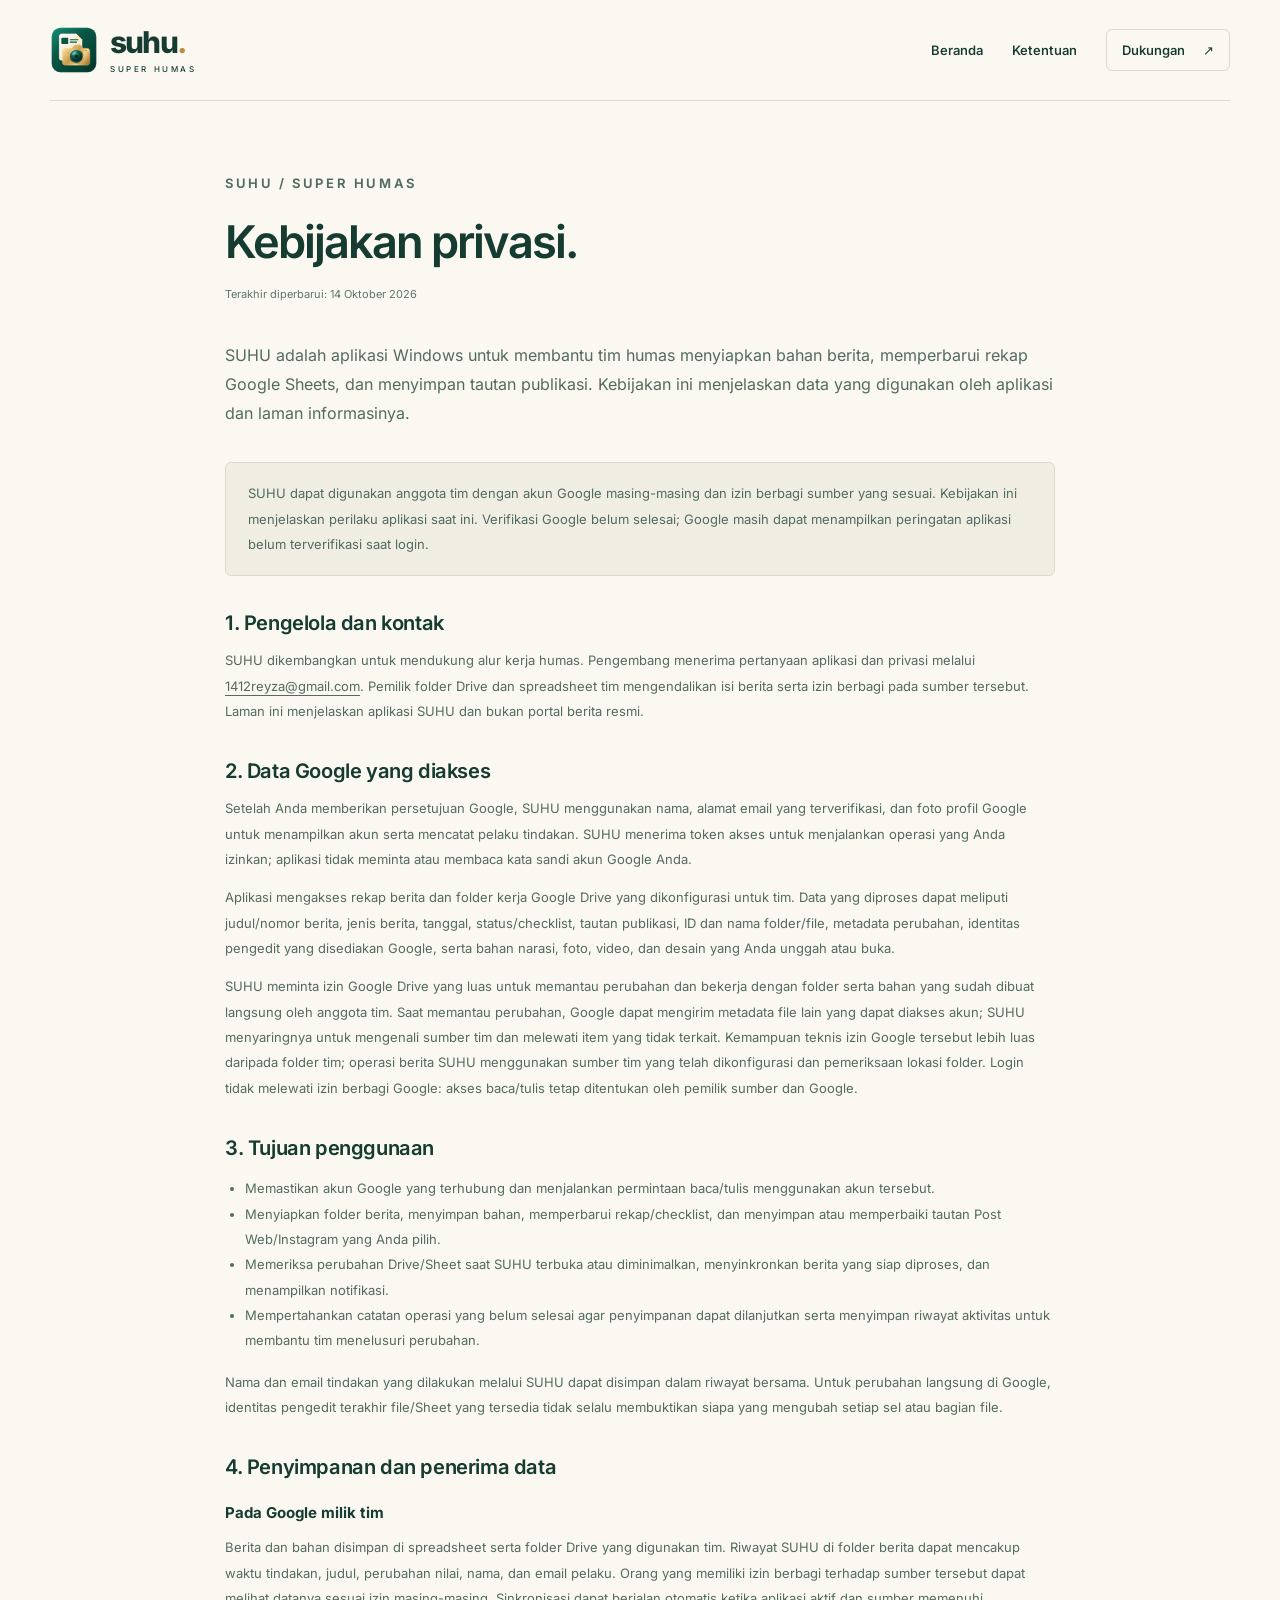
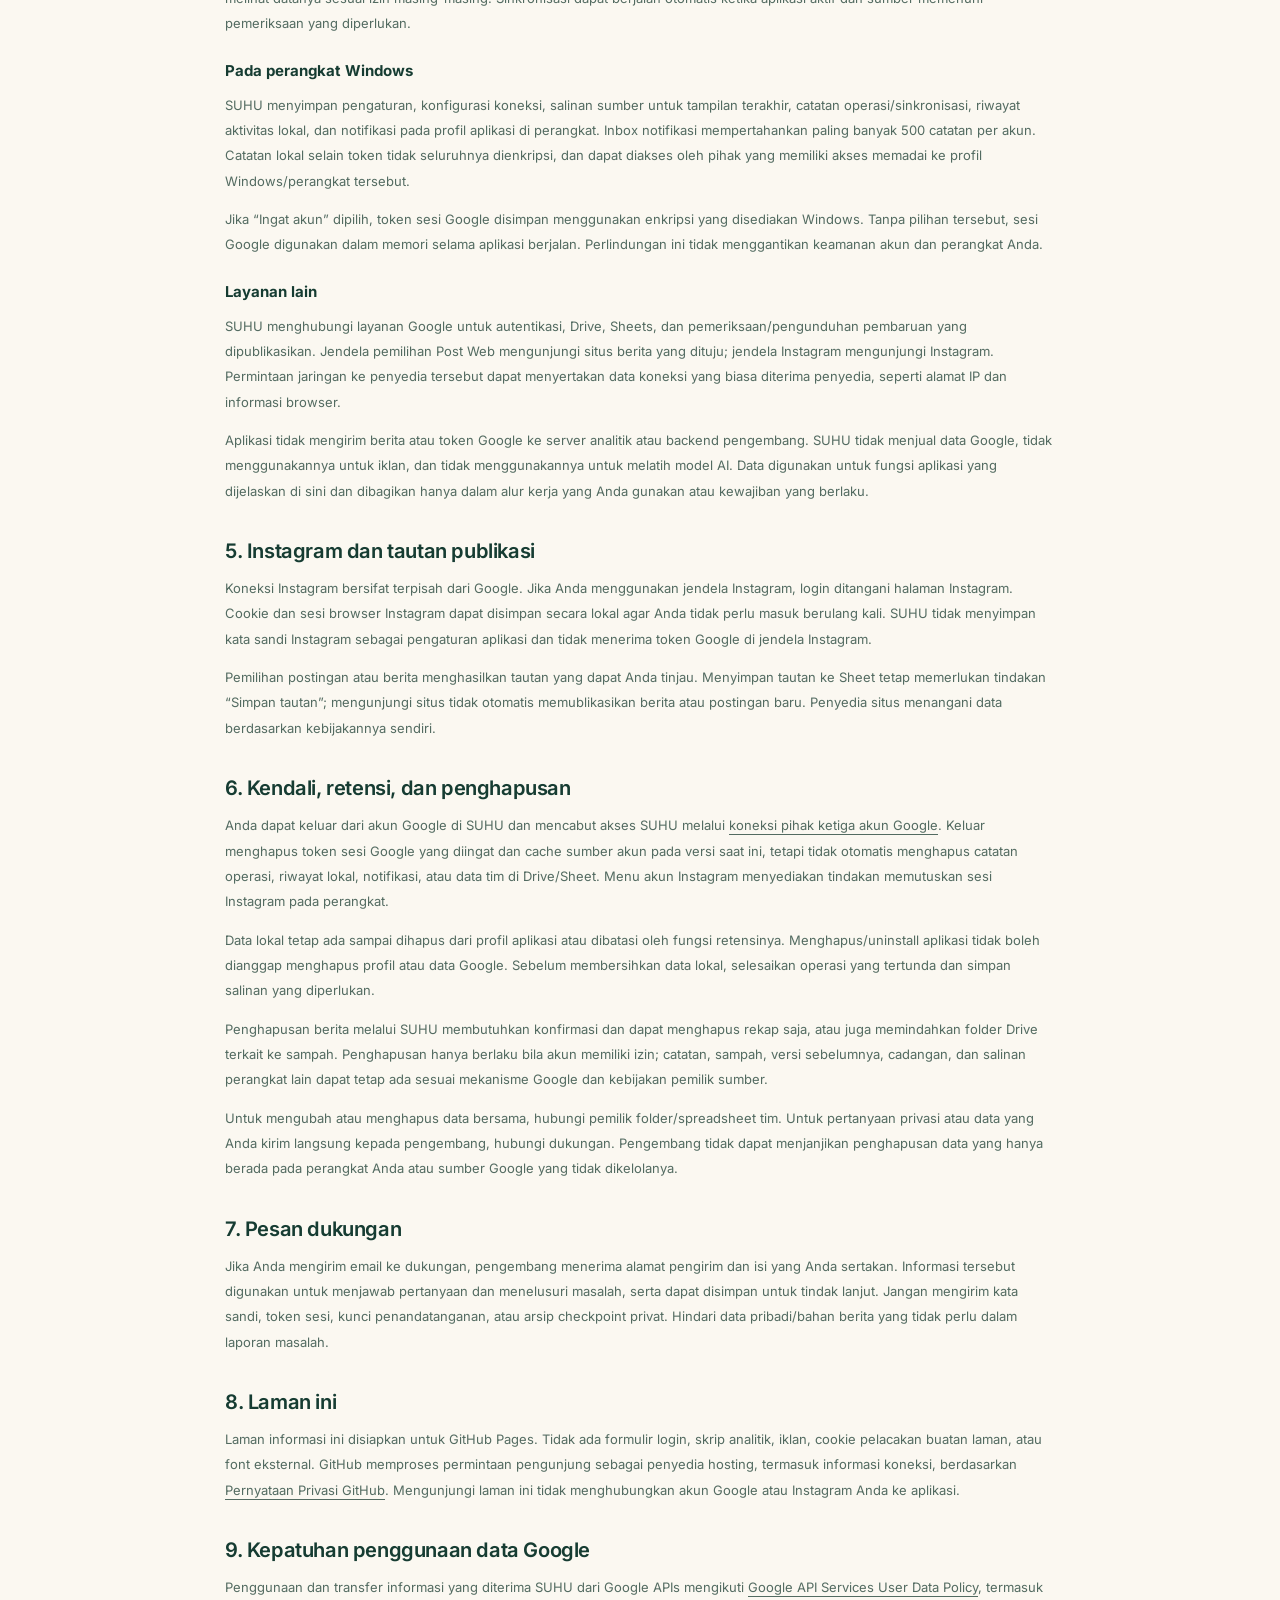
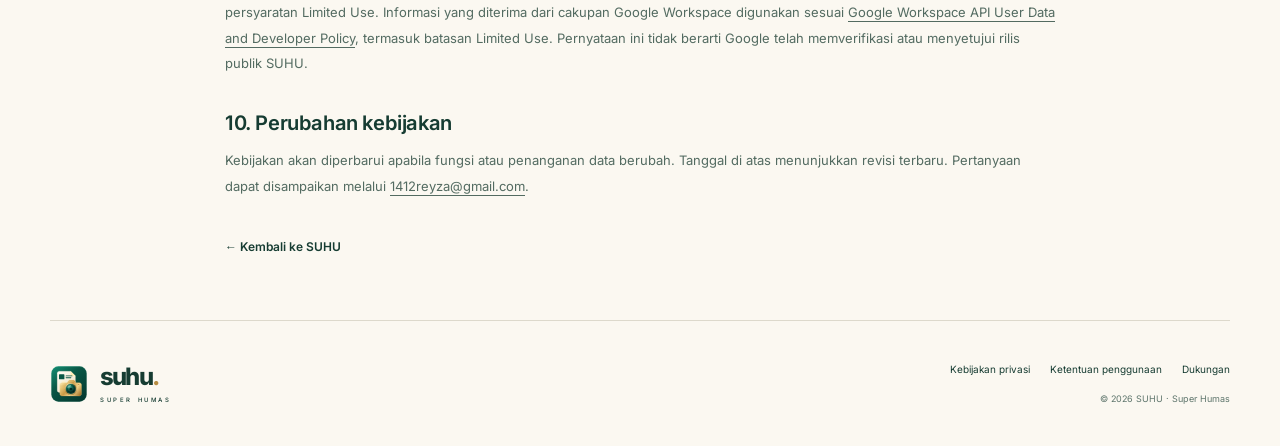
==== commit 85198008: "Correct SUHU availability disclosures for Google review" ====
--- a/suhu/privacy.html
+++ b/suhu/privacy.html
@@ -1,8 +1,8 @@
 <!doctype html><html lang="id"><head><meta charset="utf-8"><meta name="viewport" content="width=device-width, initial-scale=1"><meta name="description" content="Cara SUHU mengakses, menggunakan, menyimpan, dan membagikan data Google serta data lokal perangkat."><meta name="theme-color" content="#0b3028"><title>Kebijakan Privasi · SUHU</title><link rel="icon" href="assets/suhu.svg" type="image/svg+xml"><link rel="stylesheet" href="styles.css"></head>
 <body><a class="skip" href="#main">Lewati ke isi utama</a><header class="site-header wrap"><a class="brand" href="./" aria-label="SUHU, halaman utama"><img src="assets/suhu.svg" width="48" height="48" alt=""><span>suhu<span class="gold">.</span><small>SUPER HUMAS</small></span></a><nav aria-label="Menu utama"><a href="./">Beranda</a><a href="terms.html">Ketentuan</a><a class="nav-contact" href="mailto:1412reyza@gmail.com">Dukungan <span aria-hidden="true">↗</span></a></nav></header>
-<main class="policy-main" id="main"><p class="eyebrow">SUHU / SUPER HUMAS</p><h1>Kebijakan privasi.</h1><p class="policy-date">Terakhir diperbarui: 13 Oktober 2026</p><p class="policy-intro">SUHU adalah aplikasi Windows untuk membantu tim humas menyiapkan bahan berita, memperbarui rekap Google Sheets, dan menyimpan tautan publikasi. Kebijakan ini menjelaskan data yang digunakan oleh aplikasi dan laman informasinya.</p><div class="notice-box"><p>Rilis publik dan akses Google untuk pengguna umum sedang disiapkan. Kebijakan ini menjelaskan perilaku versi pengembangan saat ini; pembukaan akses akan diumumkan setelah persiapannya selesai.</p></div>
+<main class="policy-main" id="main"><p class="eyebrow">SUHU / SUPER HUMAS</p><h1>Kebijakan privasi.</h1><p class="policy-date">Terakhir diperbarui: 14 Oktober 2026</p><p class="policy-intro">SUHU adalah aplikasi Windows untuk membantu tim humas menyiapkan bahan berita, memperbarui rekap Google Sheets, dan menyimpan tautan publikasi. Kebijakan ini menjelaskan data yang digunakan oleh aplikasi dan laman informasinya.</p><div class="notice-box"><p>SUHU dapat digunakan anggota tim dengan akun Google masing-masing dan izin berbagi sumber yang sesuai. Kebijakan ini menjelaskan perilaku aplikasi saat ini. Verifikasi Google belum selesai; Google masih dapat menampilkan peringatan aplikasi belum terverifikasi saat login.</p></div>
 <h2>1. Pengelola dan kontak</h2><p>SUHU dikembangkan untuk mendukung alur kerja humas. Pengembang menerima pertanyaan aplikasi dan privasi melalui <a href="mailto:1412reyza@gmail.com">1412reyza@gmail.com</a>. Pemilik folder Drive dan spreadsheet tim mengendalikan isi berita serta izin berbagi pada sumber tersebut. Laman ini menjelaskan aplikasi SUHU dan bukan portal berita resmi.</p>
-<h2>2. Data Google yang diakses</h2><p>Setelah Anda memberikan persetujuan Google, SUHU menggunakan nama, alamat email yang terverifikasi, dan foto profil Google untuk menampilkan akun serta mencatat pelaku tindakan. SUHU menerima token akses untuk menjalankan operasi yang Anda izinkan; aplikasi tidak meminta atau membaca kata sandi akun Google Anda.</p><p>Aplikasi mengakses rekap berita dan folder kerja Google Drive yang dikonfigurasi untuk tim. Data yang diproses dapat meliputi judul/nomor berita, jenis berita, tanggal, status/checklist, tautan publikasi, ID dan nama folder/file, metadata perubahan, identitas pengedit yang disediakan Google, serta bahan narasi, foto, video, dan desain yang Anda unggah atau buka.</p><p>Versi pengembangan meminta izin Google Drive yang luas untuk memantau perubahan dan bekerja dengan folder serta bahan yang sudah dibuat langsung oleh anggota tim. Saat memantau perubahan, Google dapat mengirim metadata file lain yang dapat diakses akun; SUHU menyaringnya untuk mengenali sumber tim dan melewati item yang tidak terkait. Kemampuan teknis izin Google tersebut lebih luas daripada folder tim; operasi berita SUHU menggunakan sumber tim yang telah dikonfigurasi dan pemeriksaan lokasi folder. Login tidak melewati izin berbagi Google: akses baca/tulis tetap ditentukan oleh pemilik sumber dan Google.</p>
+<h2>2. Data Google yang diakses</h2><p>Setelah Anda memberikan persetujuan Google, SUHU menggunakan nama, alamat email yang terverifikasi, dan foto profil Google untuk menampilkan akun serta mencatat pelaku tindakan. SUHU menerima token akses untuk menjalankan operasi yang Anda izinkan; aplikasi tidak meminta atau membaca kata sandi akun Google Anda.</p><p>Aplikasi mengakses rekap berita dan folder kerja Google Drive yang dikonfigurasi untuk tim. Data yang diproses dapat meliputi judul/nomor berita, jenis berita, tanggal, status/checklist, tautan publikasi, ID dan nama folder/file, metadata perubahan, identitas pengedit yang disediakan Google, serta bahan narasi, foto, video, dan desain yang Anda unggah atau buka.</p><p>SUHU meminta izin Google Drive yang luas untuk memantau perubahan dan bekerja dengan folder serta bahan yang sudah dibuat langsung oleh anggota tim. Saat memantau perubahan, Google dapat mengirim metadata file lain yang dapat diakses akun; SUHU menyaringnya untuk mengenali sumber tim dan melewati item yang tidak terkait. Kemampuan teknis izin Google tersebut lebih luas daripada folder tim; operasi berita SUHU menggunakan sumber tim yang telah dikonfigurasi dan pemeriksaan lokasi folder. Login tidak melewati izin berbagi Google: akses baca/tulis tetap ditentukan oleh pemilik sumber dan Google.</p>
 <h2>3. Tujuan penggunaan</h2><ul><li>Memastikan akun Google yang terhubung dan menjalankan permintaan baca/tulis menggunakan akun tersebut.</li><li>Menyiapkan folder berita, menyimpan bahan, memperbarui rekap/checklist, dan menyimpan atau memperbaiki tautan Post Web/Instagram yang Anda pilih.</li><li>Memeriksa perubahan Drive/Sheet saat SUHU terbuka atau diminimalkan, menyinkronkan berita yang siap diproses, dan menampilkan notifikasi.</li><li>Mempertahankan catatan operasi yang belum selesai agar penyimpanan dapat dilanjutkan serta menyimpan riwayat aktivitas untuk membantu tim menelusuri perubahan.</li></ul><p>Nama dan email tindakan yang dilakukan melalui SUHU dapat disimpan dalam riwayat bersama. Untuk perubahan langsung di Google, identitas pengedit terakhir file/Sheet yang tersedia tidak selalu membuktikan siapa yang mengubah setiap sel atau bagian file.</p>
 <h2>4. Penyimpanan dan penerima data</h2><h3>Pada Google milik tim</h3><p>Berita dan bahan disimpan di spreadsheet serta folder Drive yang digunakan tim. Riwayat SUHU di folder berita dapat mencakup waktu tindakan, judul, perubahan nilai, nama, dan email pelaku. Orang yang memiliki izin berbagi terhadap sumber tersebut dapat melihat datanya sesuai izin masing-masing. Sinkronisasi dapat berjalan otomatis ketika aplikasi aktif dan sumber memenuhi pemeriksaan yang diperlukan.</p><h3>Pada perangkat Windows</h3><p>SUHU menyimpan pengaturan, konfigurasi koneksi, salinan sumber untuk tampilan terakhir, catatan operasi/sinkronisasi, riwayat aktivitas lokal, dan notifikasi pada profil aplikasi di perangkat. Inbox notifikasi mempertahankan paling banyak 500 catatan per akun. Catatan lokal selain token tidak seluruhnya dienkripsi, dan dapat diakses oleh pihak yang memiliki akses memadai ke profil Windows/perangkat tersebut.</p><p>Jika “Ingat akun” dipilih, token sesi Google disimpan menggunakan enkripsi yang disediakan Windows. Tanpa pilihan tersebut, sesi Google digunakan dalam memori selama aplikasi berjalan. Perlindungan ini tidak menggantikan keamanan akun dan perangkat Anda.</p><h3>Layanan lain</h3><p>SUHU menghubungi layanan Google untuk autentikasi, Drive, Sheets, dan pemeriksaan/pengunduhan pembaruan yang dipublikasikan. Jendela pemilihan Post Web mengunjungi situs berita yang dituju; jendela Instagram mengunjungi Instagram. Permintaan jaringan ke penyedia tersebut dapat menyertakan data koneksi yang biasa diterima penyedia, seperti alamat IP dan informasi browser.</p><p>Aplikasi tidak mengirim berita atau token Google ke server analitik atau backend pengembang. SUHU tidak menjual data Google, tidak menggunakannya untuk iklan, dan tidak menggunakannya untuk melatih model AI. Data digunakan untuk fungsi aplikasi yang dijelaskan di sini dan dibagikan hanya dalam alur kerja yang Anda gunakan atau kewajiban yang berlaku.</p>
 <h2>5. Instagram dan tautan publikasi</h2><p>Koneksi Instagram bersifat terpisah dari Google. Jika Anda menggunakan jendela Instagram, login ditangani halaman Instagram. Cookie dan sesi browser Instagram dapat disimpan secara lokal agar Anda tidak perlu masuk berulang kali. SUHU tidak menyimpan kata sandi Instagram sebagai pengaturan aplikasi dan tidak menerima token Google di jendela Instagram.</p><p>Pemilihan postingan atau berita menghasilkan tautan yang dapat Anda tinjau. Menyimpan tautan ke Sheet tetap memerlukan tindakan “Simpan tautan”; mengunjungi situs tidak otomatis memublikasikan berita atau postingan baru. Penyedia situs menangani data berdasarkan kebijakannya sendiri.</p>
